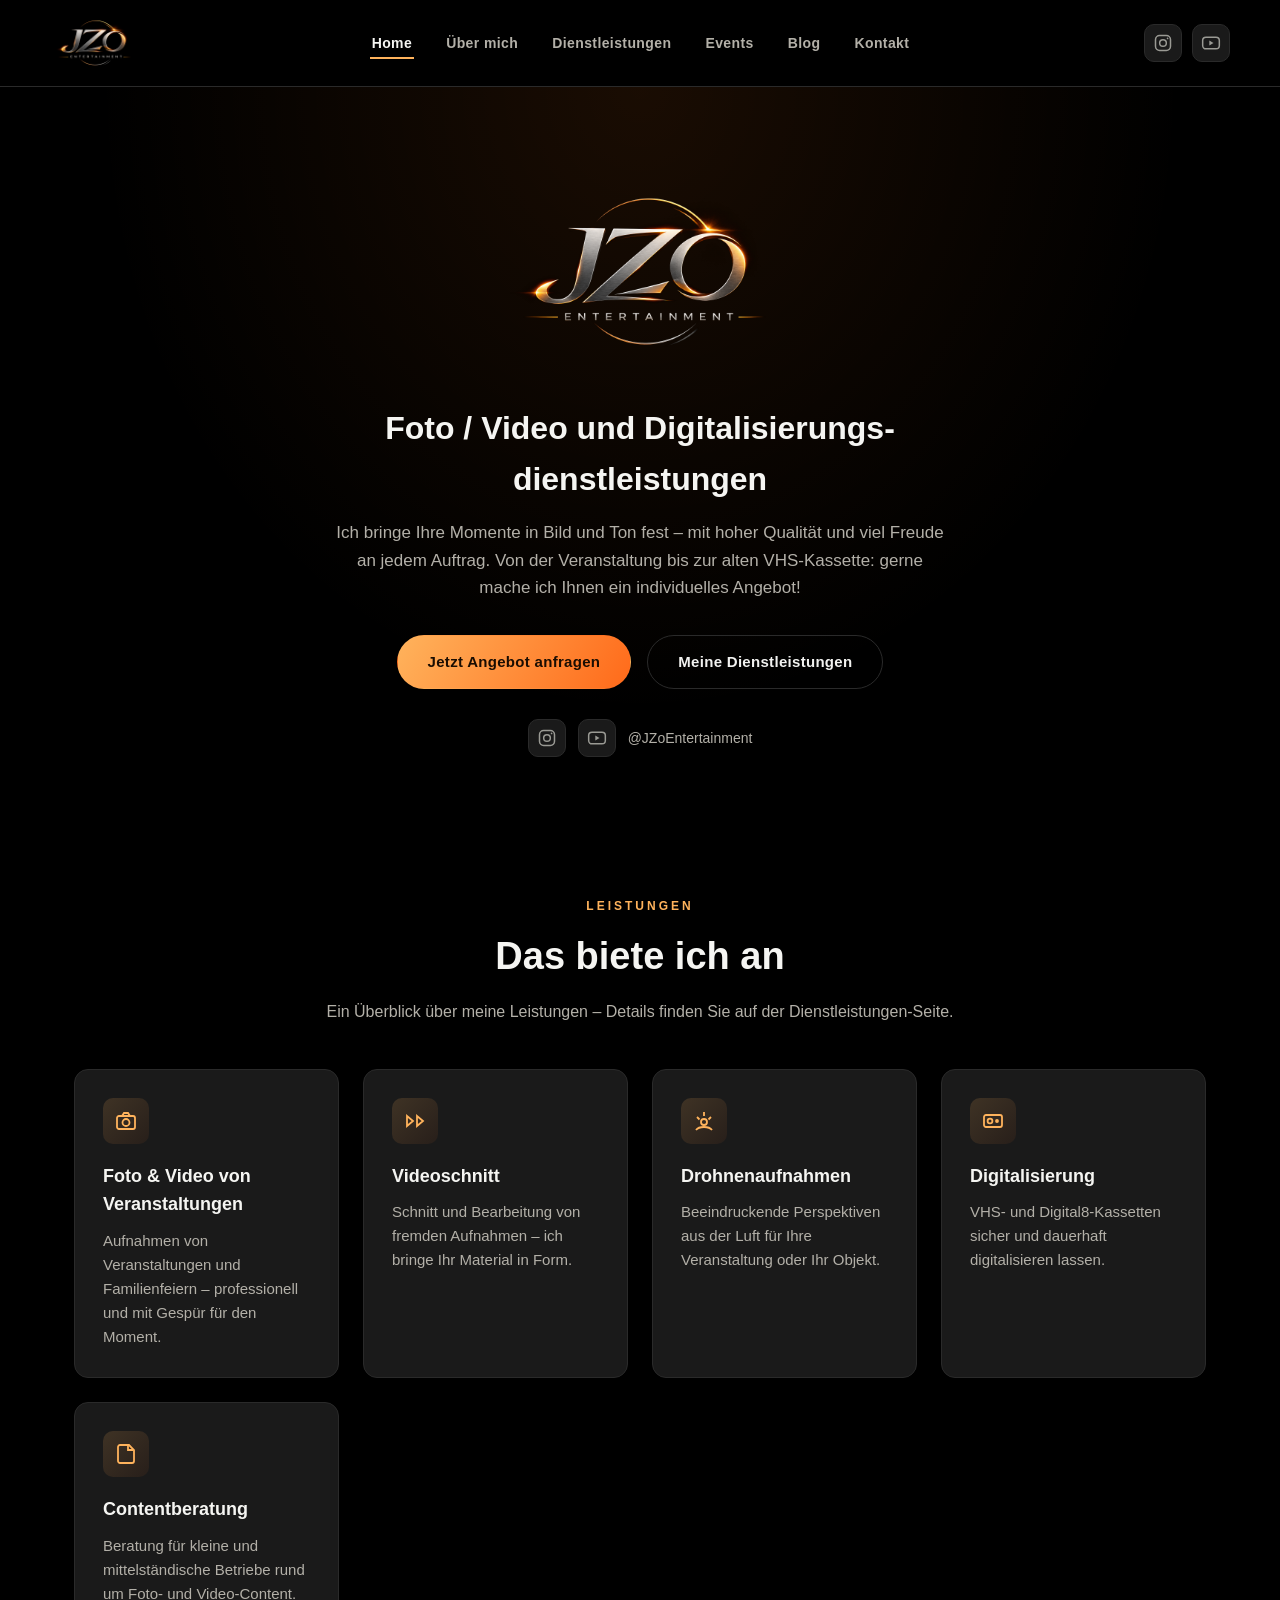
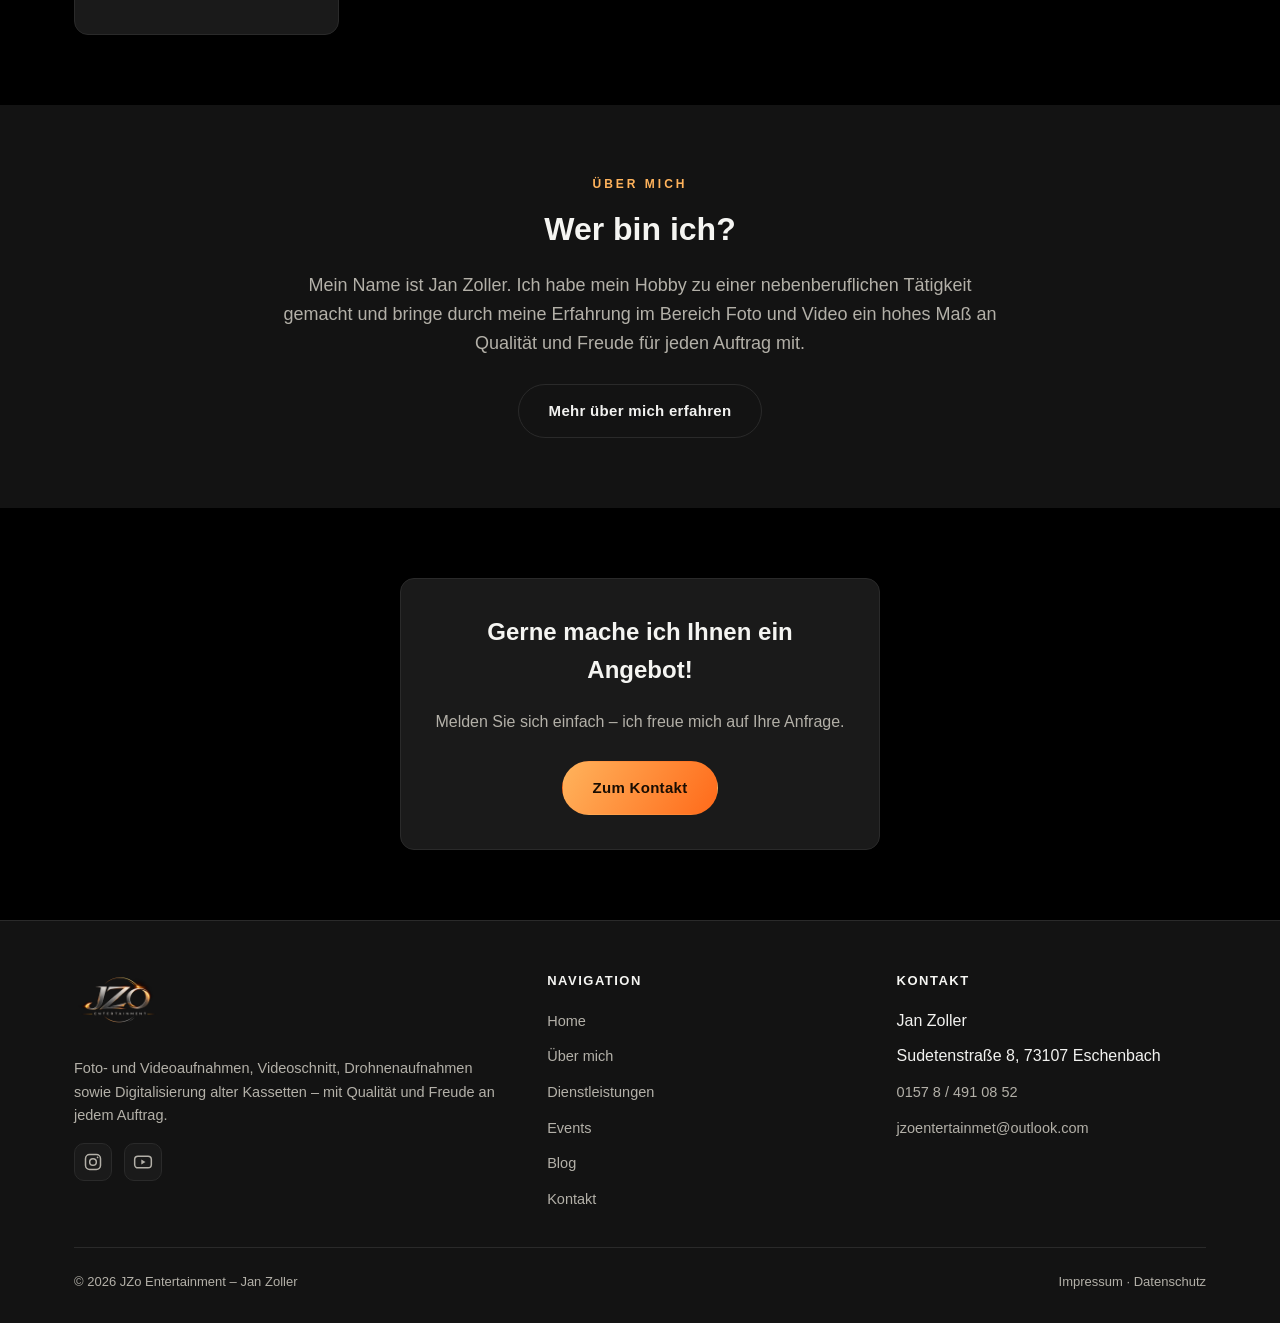
==== index.html @ b01a96dc "Switch all pages to the transparent-background logo Combined with the pure-black site background, th" ====
<!DOCTYPE html>
<html lang="de">
<head>
<meta charset="UTF-8">
<meta name="viewport" content="width=device-width, initial-scale=1.0">
<title>JZo Entertainment | Foto, Video &amp; Digitalisierung</title>
<meta name="description" content="JZo Entertainment - Jan Zoller aus Eschenbach: Foto- und Videoaufnahmen, Videoschnitt, Drohnenaufnahmen und Digitalisierung von VHS- und Digital8-Kassetten.">
<link rel="icon" href="assets/img/favicon.svg" type="image/svg+xml">
<link rel="stylesheet" href="assets/css/style.css">
</head>
<body>

<header class="site-header">
  <div class="wrap nav-row">
    <a href="index.html" class="brand">
      <img src="assets/img/logo-transparent.png" alt="JZo Entertainment" class="brand-logo">
    </a>
    <nav class="main-nav">
      <ul>
        <li><a href="index.html" class="active">Home</a></li>
        <li><a href="ueber-mich.html">Über mich</a></li>
        <li><a href="dienstleistungen.html">Dienstleistungen</a></li>
        <li><a href="events.html">Events</a></li>
        <li><a href="blog.html">Blog</a></li>
        <li><a href="kontakt.html">Kontakt</a></li>
      </ul>
    </nav>
    <div style="display:flex;align-items:center;gap:14px;">
      <div class="header-social">
        <a class="social-icon" href="https://www.instagram.com/jzoentertainment/" target="_blank" rel="noopener" aria-label="Instagram">
          <svg viewBox="0 0 24 24" fill="none" stroke="currentColor" stroke-width="1.8"><rect x="3" y="3" width="18" height="18" rx="5"/><circle cx="12" cy="12" r="4"/><circle cx="17.5" cy="6.5" r="1" fill="currentColor" stroke="none"/></svg>
        </a>
        <a class="social-icon" href="https://www.youtube.com/@JZoEntertainment" target="_blank" rel="noopener" aria-label="YouTube">
          <svg viewBox="0 0 24 24" fill="none" stroke="currentColor" stroke-width="1.8"><rect x="2" y="5" width="20" height="14" rx="4"/><path d="M10 9l5 3-5 3V9z" fill="currentColor" stroke="none"/></svg>
        </a>
      </div>
      <button class="nav-toggle" aria-label="Menü öffnen">&#9776;</button>
    </div>
  </div>
</header>

<section class="hero">
  <div class="wrap">
    <div class="brand" style="justify-content:center;align-items:center;margin:0 auto 10px;">
      <img src="assets/img/logo-transparent.png" alt="JZo Entertainment" class="brand-logo large">
    </div>
    <p class="hero-tagline">Foto / Video und Digitalisierungs&shy;dienstleistungen</p>
    <p class="hero-text">
      Ich bringe Ihre Momente in Bild und Ton fest &ndash; mit hoher Qualität und
      viel Freude an jedem Auftrag. Von der Veranstaltung bis zur alten VHS-Kassette:
      gerne mache ich Ihnen ein individuelles Angebot!
    </p>
    <div style="display:flex;gap:16px;justify-content:center;flex-wrap:wrap;">
      <a href="kontakt.html" class="btn btn-primary">Jetzt Angebot anfragen</a>
      <a href="dienstleistungen.html" class="btn btn-outline">Meine Dienstleistungen</a>
    </div>
    <div class="social-row">
      <a class="social-icon" href="https://www.instagram.com/jzoentertainment/" target="_blank" rel="noopener" aria-label="Instagram">
        <svg viewBox="0 0 24 24" fill="none" stroke="currentColor" stroke-width="1.8"><rect x="3" y="3" width="18" height="18" rx="5"/><circle cx="12" cy="12" r="4"/><circle cx="17.5" cy="6.5" r="1" fill="currentColor" stroke="none"/></svg>
      </a>
      <a class="social-icon" href="https://www.youtube.com/@JZoEntertainment" target="_blank" rel="noopener" aria-label="YouTube">
        <svg viewBox="0 0 24 24" fill="none" stroke="currentColor" stroke-width="1.8"><rect x="2" y="5" width="20" height="14" rx="4"/><path d="M10 9l5 3-5 3V9z" fill="currentColor" stroke="none"/></svg>
      </a>
      <span style="color:var(--text-muted);font-size:14px;">@JZoEntertainment</span>
    </div>
  </div>
</section>

<section class="section">
  <div class="wrap">
    <div class="section-head">
      <span class="eyebrow">Leistungen</span>
      <h2>Das biete ich an</h2>
      <p>Ein Überblick über meine Leistungen &ndash; Details finden Sie auf der Dienstleistungen-Seite.</p>
    </div>
    <div class="grid">
      <div class="card">
        <div class="card-icon"><svg viewBox="0 0 24 24" fill="none" stroke="currentColor" stroke-width="1.8"><rect x="3" y="7" width="18" height="13" rx="2"/><path d="M8 7l2-3h4l2 3"/><circle cx="12" cy="13.5" r="3.5"/></svg></div>
        <h3>Foto &amp; Video von Veranstaltungen</h3>
        <p>Aufnahmen von Veranstaltungen und Familienfeiern &ndash; professionell und mit Gespür für den Moment.</p>
      </div>
      <div class="card">
        <div class="card-icon"><svg viewBox="0 0 24 24" fill="none" stroke="currentColor" stroke-width="1.8"><path d="M4 7l6 5-6 5V7z"/><path d="M14 7l6 5-6 5V7z"/></svg></div>
        <h3>Videoschnitt</h3>
        <p>Schnitt und Bearbeitung von fremden Aufnahmen &ndash; ich bringe Ihr Material in Form.</p>
      </div>
      <div class="card">
        <div class="card-icon"><svg viewBox="0 0 24 24" fill="none" stroke="currentColor" stroke-width="1.8"><path d="M12 3v4M5 8l2.5 2.5M19 8l-2.5 2.5"/><circle cx="12" cy="13" r="3"/><path d="M4 21c1.5-2 4-3 8-3s6.5 1 8 3"/></svg></div>
        <h3>Drohnenaufnahmen</h3>
        <p>Beeindruckende Perspektiven aus der Luft für Ihre Veranstaltung oder Ihr Objekt.</p>
      </div>
      <div class="card">
        <div class="card-icon"><svg viewBox="0 0 24 24" fill="none" stroke="currentColor" stroke-width="1.8"><rect x="3" y="6" width="18" height="12" rx="2"/><circle cx="9" cy="12" r="2.4"/><circle cx="16" cy="12" r="1"/></svg></div>
        <h3>Digitalisierung</h3>
        <p>VHS- und Digital8-Kassetten sicher und dauerhaft digitalisieren lassen.</p>
      </div>
      <div class="card">
        <div class="card-icon"><svg viewBox="0 0 24 24" fill="none" stroke="currentColor" stroke-width="1.8"><path d="M4 19V5a2 2 0 0 1 2-2h9l5 5v11a2 2 0 0 1-2 2H6a2 2 0 0 1-2-2z"/><path d="M14 3v5h5"/></svg></div>
        <h3>Contentberatung</h3>
        <p>Beratung für kleine und mittelständische Betriebe rund um Foto- und Video-Content.</p>
      </div>
    </div>
  </div>
</section>

<section class="section section-soft">
  <div class="wrap" style="text-align:center;">
    <span class="eyebrow">Über mich</span>
    <h2 style="color:var(--silver-1);font-size:clamp(24px,3.5vw,32px);margin:0 0 16px;">Wer bin ich?</h2>
    <p class="lead" style="margin:0 auto 26px;">
      Mein Name ist Jan Zoller. Ich habe mein Hobby zu einer nebenberuflichen
      Tätigkeit gemacht und bringe durch meine Erfahrung im Bereich Foto und
      Video ein hohes Maß an Qualität und Freude für jeden Auftrag mit.
    </p>
    <a href="ueber-mich.html" class="btn btn-outline">Mehr über mich erfahren</a>
  </div>
</section>

<section class="section">
  <div class="wrap contact-box" style="text-align:center;">
    <h2 style="margin-top:0;color:var(--silver-1);">Gerne mache ich Ihnen ein Angebot!</h2>
    <p style="color:var(--text-muted);">Melden Sie sich einfach &ndash; ich freue mich auf Ihre Anfrage.</p>
    <a href="kontakt.html" class="btn btn-primary" style="margin-top:10px;">Zum Kontakt</a>
  </div>
</section>

<footer class="site-footer">
  <div class="wrap">
    <div class="footer-grid">
      <div>
        <div class="brand" style="margin-bottom:14px;">
          <img src="assets/img/logo-transparent.png" alt="JZo Entertainment" class="brand-logo">
        </div>
        <p>Foto- und Videoaufnahmen, Videoschnitt, Drohnenaufnahmen sowie Digitalisierung alter Kassetten &ndash; mit Qualität und Freude an jedem Auftrag.</p>
        <div class="social-row" style="margin-top:16px;">
          <a class="social-icon" href="https://www.instagram.com/jzoentertainment/" target="_blank" rel="noopener" aria-label="Instagram">
            <svg viewBox="0 0 24 24" fill="none" stroke="currentColor" stroke-width="1.8"><rect x="3" y="3" width="18" height="18" rx="5"/><circle cx="12" cy="12" r="4"/><circle cx="17.5" cy="6.5" r="1" fill="currentColor" stroke="none"/></svg>
          </a>
          <a class="social-icon" href="https://www.youtube.com/@JZoEntertainment" target="_blank" rel="noopener" aria-label="YouTube">
            <svg viewBox="0 0 24 24" fill="none" stroke="currentColor" stroke-width="1.8"><rect x="2" y="5" width="20" height="14" rx="4"/><path d="M10 9l5 3-5 3V9z" fill="currentColor" stroke="none"/></svg>
          </a>
        </div>
      </div>
      <div>
        <h4>Navigation</h4>
        <ul>
          <li><a href="index.html">Home</a></li>
          <li><a href="ueber-mich.html">Über mich</a></li>
          <li><a href="dienstleistungen.html">Dienstleistungen</a></li>
          <li><a href="events.html">Events</a></li>
          <li><a href="blog.html">Blog</a></li>
          <li><a href="kontakt.html">Kontakt</a></li>
        </ul>
      </div>
      <div>
        <h4>Kontakt</h4>
        <ul>
          <li>Jan Zoller</li>
          <li>Sudetenstraße 8, 73107 Eschenbach</li>
          <li><a href="tel:+4915784910852">0157 8 / 491 08 52</a></li>
          <li><a href="mailto:jzoentertainmet@outlook.com">jzoentertainmet@outlook.com</a></li>
        </ul>
      </div>
    </div>
    <div class="footer-bottom">
      <span>&copy; 2026 JZo Entertainment &ndash; Jan Zoller</span>
      <span><a href="impressum.html">Impressum</a> &middot; <a href="datenschutz.html">Datenschutz</a></span>
    </div>
  </div>
</footer>

<script src="data/events.js"></script>
<script src="data/blog.js"></script>
<script src="assets/js/main.js"></script>
</body>
</html>
---- assets/css/style.css ----
/* ==========================================================================
   JZO Entertainment - Stylesheet
   Baukasten-Hinweis: Farben & Abstände liegen als CSS-Variablen oben.
   Neue Sektionen einfach mit den vorhandenen Klassen (.card, .section, .btn)
   zusammensetzen - alles ist modular aufgebaut.
   ========================================================================== */

:root {
  --bg: #000000;
  --bg-soft: #131313;
  --bg-card: #1a1a1a;
  --border: #2a2a2a;
  --text: #f2f2f0;
  --text-muted: #b3b0a8;
  --silver-1: #f5f5f2;
  --silver-2: #9a9a94;
  --gold-1: #ffb35c;
  --gold-2: #ff6a1a;
  --max-width: 1180px;
  --radius: 14px;
  --shadow-glow: 0 0 40px rgba(255, 122, 26, 0.08);
}

* { box-sizing: border-box; }

html { scroll-behavior: smooth; }

body {
  margin: 0;
  background: var(--bg);
  color: var(--text);
  font-family: "Segoe UI", "Helvetica Neue", Arial, sans-serif;
  line-height: 1.6;
  -webkit-font-smoothing: antialiased;
  overflow-x: hidden;
}

img { max-width: 100%; display: block; }

a { color: inherit; text-decoration: none; }

.wrap {
  max-width: var(--max-width);
  margin: 0 auto;
  padding: 0 24px;
}

/* ---------- Brand / Logo ---------- */

.brand {
  display: inline-flex;
  flex-direction: column;
  line-height: 1;
  gap: 4px;
}

.brand-logo {
  height: 58px;
  width: auto;
  display: block;
}

.brand-logo.large {
  height: clamp(110px, 20vw, 190px);
}

/* ---------- Header / Nav ---------- */

header.site-header {
  position: sticky;
  top: 0;
  z-index: 50;
  background: rgba(0, 0, 0, 0.85);
  backdrop-filter: blur(8px);
  border-bottom: 1px solid var(--border);
}

.nav-row {
  display: flex;
  align-items: center;
  justify-content: space-between;
  padding: 14px 0;
}

nav.main-nav ul {
  list-style: none;
  display: flex;
  gap: 30px;
  margin: 0;
  padding: 0;
}

nav.main-nav a {
  font-size: 14px;
  font-weight: 600;
  letter-spacing: 0.4px;
  color: var(--text-muted);
  padding: 6px 2px;
  border-bottom: 2px solid transparent;
  transition: color 0.2s, border-color 0.2s;
}

nav.main-nav a:hover,
nav.main-nav a.active {
  color: var(--silver-1);
  border-bottom-color: var(--gold-1);
}

.nav-toggle {
  display: none;
  background: none;
  border: 1px solid var(--border);
  border-radius: 8px;
  width: 42px;
  height: 42px;
  color: var(--text);
  font-size: 20px;
  cursor: pointer;
}

.header-social {
  display: flex;
  gap: 10px;
}

@media (max-width: 820px) {
  nav.main-nav {
    position: absolute;
    top: 100%;
    left: 0;
    right: 0;
    background: var(--bg-soft);
    border-bottom: 1px solid var(--border);
    display: none;
  }
  nav.main-nav.open { display: block; }
  nav.main-nav ul {
    flex-direction: column;
    gap: 0;
    padding: 8px 24px 18px;
  }
  nav.main-nav a {
    display: block;
    padding: 12px 0;
    border-bottom: 1px solid var(--border);
  }
  .nav-toggle { display: block; }
}

/* ---------- Social Icons ---------- */

.social-icon {
  width: 38px;
  height: 38px;
  border-radius: 10px;
  display: inline-flex;
  align-items: center;
  justify-content: center;
  border: 1px solid var(--border);
  background: var(--bg-card);
  color: var(--silver-2);
  transition: transform 0.2s, border-color 0.2s, color 0.2s;
}

.social-icon:hover {
  transform: translateY(-2px);
  border-color: var(--gold-1);
  color: var(--gold-1);
}

.social-icon svg { width: 20px; height: 20px; }

.social-row {
  display: flex;
  gap: 12px;
  align-items: center;
}

/* ---------- Hero ---------- */

.hero {
  padding: 90px 0 70px;
  text-align: center;
  background:
    radial-gradient(ellipse at 50% 0%, rgba(255, 122, 26, 0.10), transparent 60%),
    var(--bg);
}

.hero-tagline {
  margin: 26px auto 14px;
  font-size: clamp(22px, 3vw, 32px);
  font-weight: 700;
  color: var(--silver-1);
  max-width: 720px;
}

.hero-text {
  max-width: 620px;
  margin: 0 auto 34px;
  color: var(--text-muted);
  font-size: 17px;
}

.hero .social-row { justify-content: center; margin-top: 30px; }

/* ---------- Buttons ---------- */

.btn {
  display: inline-block;
  padding: 14px 30px;
  border-radius: 999px;
  font-weight: 700;
  font-size: 15px;
  letter-spacing: 0.3px;
  border: 1px solid transparent;
  cursor: pointer;
  transition: transform 0.15s, box-shadow 0.15s, background 0.2s;
}

.btn-primary {
  background: linear-gradient(120deg, var(--gold-1), var(--gold-2));
  color: #1a0d02;
}

.btn-primary:hover {
  transform: translateY(-2px);
  box-shadow: 0 10px 30px rgba(255, 122, 26, 0.25);
}

.btn-outline {
  border-color: var(--border);
  color: var(--text);
  background: transparent;
}

.btn-outline:hover {
  border-color: var(--gold-1);
  color: var(--gold-1);
}

/* ---------- Sections ---------- */

.section { padding: 70px 0; }
.section-soft { background: var(--bg-soft); }

.section-head { text-align: center; margin-bottom: 44px; }

.eyebrow {
  display: block;
  color: var(--gold-1);
  font-size: 12px;
  letter-spacing: 3px;
  text-transform: uppercase;
  font-weight: 700;
  margin-bottom: 10px;
}

.section-head h1,
.section-head h2 {
  font-size: clamp(26px, 4vw, 38px);
  margin: 0 0 12px;
  color: var(--silver-1);
}

.section-head p {
  color: var(--text-muted);
  max-width: 640px;
  margin: 0 auto;
}

.lead {
  font-size: 18px;
  color: var(--text-muted);
  max-width: 720px;
}

/* ---------- Cards / Grid ---------- */

.grid {
  display: grid;
  gap: 24px;
  grid-template-columns: repeat(auto-fit, minmax(260px, 1fr));
}

.card {
  background: var(--bg-card);
  border: 1px solid var(--border);
  border-radius: var(--radius);
  padding: 28px;
  transition: transform 0.2s, border-color 0.2s, box-shadow 0.2s;
}

.card:hover {
  transform: translateY(-4px);
  border-color: rgba(255, 122, 26, 0.4);
  box-shadow: var(--shadow-glow);
}

.card-icon {
  width: 46px;
  height: 46px;
  border-radius: 10px;
  background: linear-gradient(135deg, rgba(255,179,92,0.16), rgba(255,106,26,0.06));
  display: flex;
  align-items: center;
  justify-content: center;
  margin-bottom: 18px;
  color: var(--gold-1);
}

.card-icon svg { width: 24px; height: 24px; }

.card h3 {
  font-size: 18px;
  margin: 0 0 10px;
  color: var(--silver-1);
}

.card p {
  color: var(--text-muted);
  font-size: 15px;
  margin: 0;
}

/* ---------- About text block ---------- */

.about-block {
  max-width: 760px;
  margin: 0 auto;
}

.about-block h2 {
  font-size: 26px;
  color: var(--silver-1);
  margin-top: 0;
}

.about-block p {
  color: var(--text-muted);
  font-size: 17px;
  margin-bottom: 22px;
}

.quote-line {
  border-left: 3px solid var(--gold-1);
  padding-left: 20px;
  font-size: 19px;
  color: var(--silver-1);
  font-weight: 600;
  margin: 34px 0;
}

/* ---------- Contact box ---------- */

.contact-box {
  background: var(--bg-card);
  border: 1px solid var(--border);
  border-radius: var(--radius);
  padding: 34px;
  max-width: 480px;
  margin: 0 auto;
}

.contact-row {
  display: flex;
  gap: 14px;
  padding: 12px 0;
  border-bottom: 1px solid var(--border);
  font-size: 15px;
}

.contact-row:last-child { border-bottom: none; }

.contact-row .ico {
  color: var(--gold-1);
  flex-shrink: 0;
}

.contact-row a { color: var(--text); }
.contact-row a:hover { color: var(--gold-1); }

/* ---------- Empty state (Events / Blog placeholder) ---------- */

.empty-state {
  text-align: center;
  padding: 50px 24px;
  border: 1px dashed var(--border);
  border-radius: var(--radius);
  color: var(--text-muted);
}

/* ---------- Legal pages ---------- */

.legal {
  max-width: 780px;
  margin: 0 auto;
}

.legal h1 { font-size: 30px; color: var(--silver-1); }
.legal h2 {
  font-size: 19px;
  color: var(--silver-1);
  margin-top: 42px;
  border-bottom: 1px solid var(--border);
  padding-bottom: 10px;
}
.legal p, .legal li { color: var(--text-muted); font-size: 15.5px; }
.legal ul { padding-left: 20px; }
.legal .note {
  margin-top: 40px;
  padding: 18px 20px;
  border: 1px solid var(--border);
  border-radius: 10px;
  font-size: 13.5px;
  color: var(--text-muted);
  background: var(--bg-card);
}

/* ---------- Footer ---------- */

footer.site-footer {
  border-top: 1px solid var(--border);
  padding: 50px 0 30px;
  background: var(--bg-soft);
}

.footer-grid {
  display: grid;
  grid-template-columns: 1.4fr 1fr 1fr;
  gap: 40px;
  margin-bottom: 36px;
}

@media (max-width: 700px) {
  .footer-grid { grid-template-columns: 1fr; gap: 30px; }
}

.footer-grid h4 {
  color: var(--silver-1);
  font-size: 13px;
  letter-spacing: 1.5px;
  text-transform: uppercase;
  margin: 0 0 16px;
}

.footer-grid p,
.footer-grid a {
  color: var(--text-muted);
  font-size: 14.5px;
}

.footer-grid ul {
  list-style: none;
  padding: 0;
  margin: 0;
  display: flex;
  flex-direction: column;
  gap: 10px;
}

.footer-grid a:hover { color: var(--gold-1); }

.footer-bottom {
  display: flex;
  justify-content: space-between;
  align-items: center;
  flex-wrap: wrap;
  gap: 14px;
  padding-top: 24px;
  border-top: 1px solid var(--border);
  color: var(--text-muted);
  font-size: 13px;
}
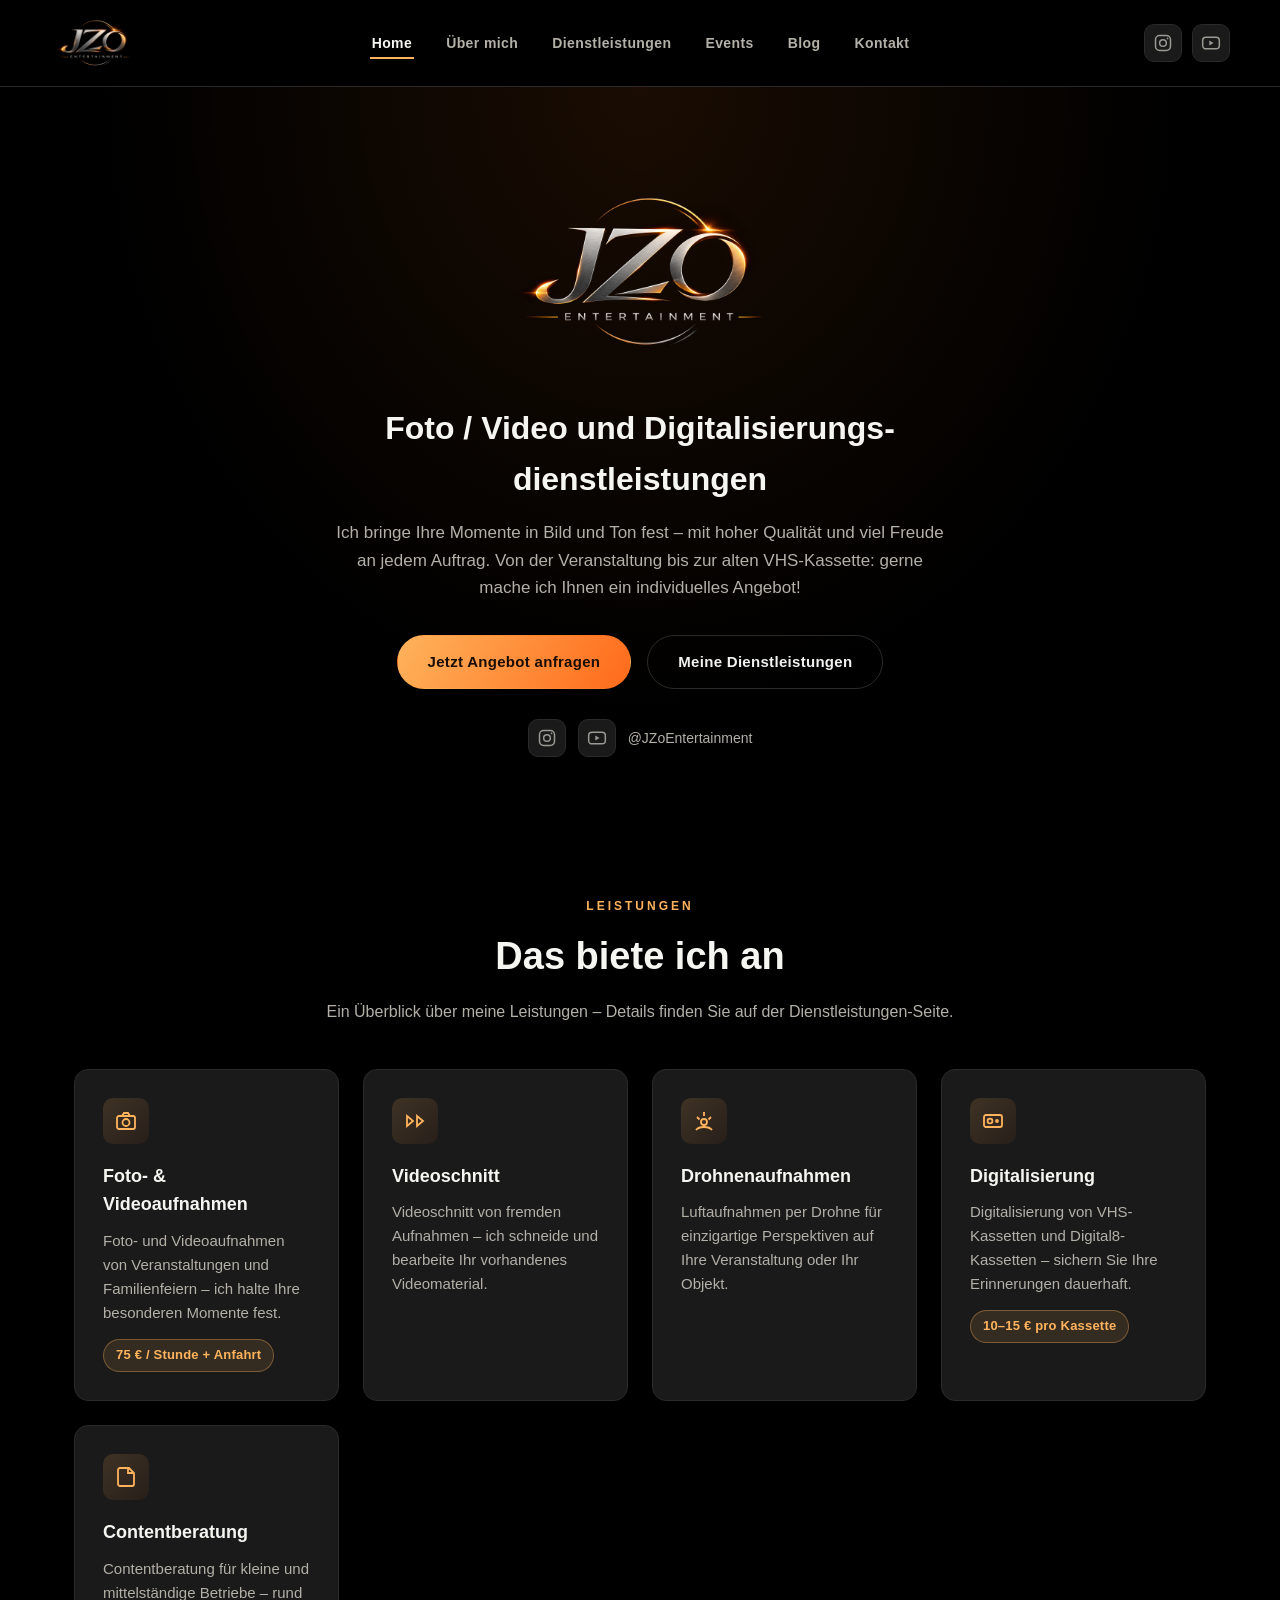
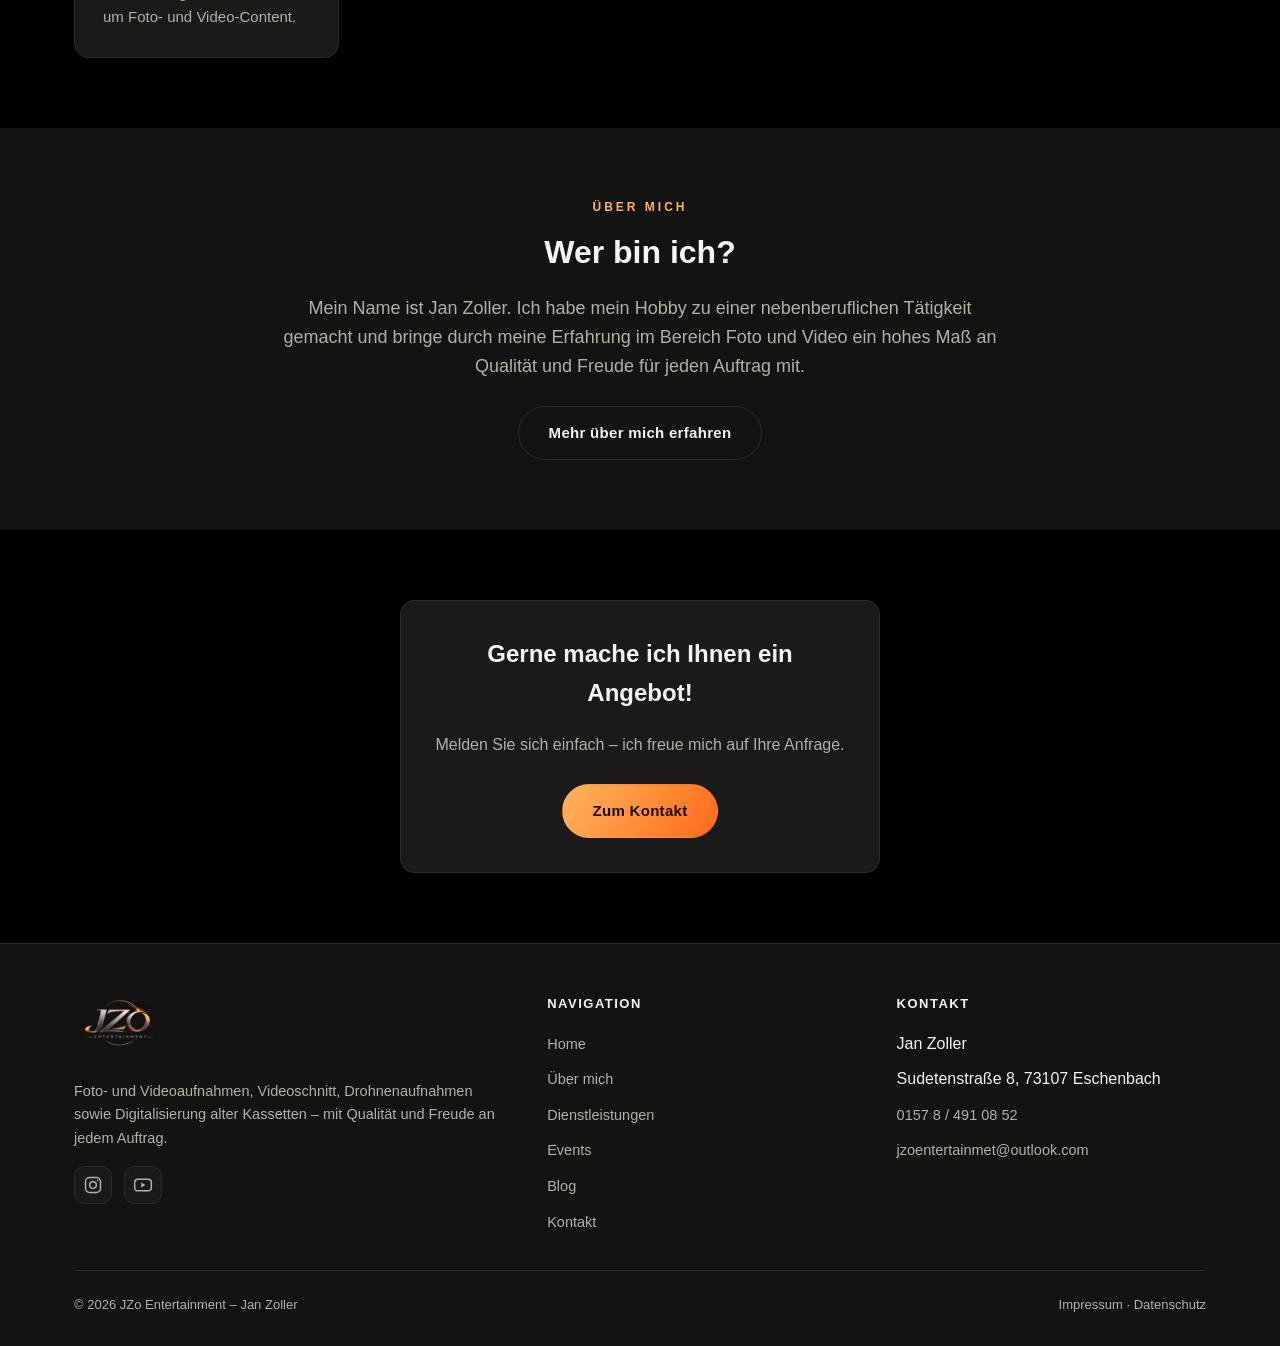
==== commit 057449ff: "Dienstleistungen über den Admin-Bereich bearbeitbar machen Die Dienstleistungen (Titel, Beschreibung" ====
--- a/index.html
+++ b/index.html
@@ -5,7 +5,24 @@
 <meta name="viewport" content="width=device-width, initial-scale=1.0">
 <title>JZo Entertainment | Foto, Video &amp; Digitalisierung</title>
 <meta name="description" content="JZo Entertainment - Jan Zoller aus Eschenbach: Foto- und Videoaufnahmen, Videoschnitt, Drohnenaufnahmen und Digitalisierung von VHS- und Digital8-Kassetten.">
-<link rel="icon" href="assets/img/favicon.svg" type="image/svg+xml">
+<meta property="og:type" content="website">
+<meta property="og:title" content="JZo Entertainment | Foto, Video & Digitalisierung">
+<meta property="og:description" content="JZo Entertainment - Jan Zoller aus Eschenbach: Foto- und Videoaufnahmen, Videoschnitt, Drohnenaufnahmen und Digitalisierung von VHS- und Digital8-Kassetten.">
+<meta property="og:image" content="https://eschenbach1234567-hub.github.io/JZoEntertainment-/assets/img/og-image.png">
+<meta property="og:image:width" content="1200">
+<meta property="og:image:height" content="630">
+<meta property="og:site_name" content="JZo Entertainment">
+<meta property="og:url" content="https://eschenbach1234567-hub.github.io/JZoEntertainment-/">
+<meta property="og:locale" content="de_DE">
+<meta name="twitter:card" content="summary_large_image">
+<link rel="canonical" href="https://eschenbach1234567-hub.github.io/JZoEntertainment-/">
+<link rel="icon" href="assets/img/favicon.png" type="image/png">
+<link rel="manifest" href="site.webmanifest">
+<link rel="apple-touch-icon" href="assets/img/icon-180.png">
+<meta name="apple-mobile-web-app-capable" content="yes">
+<meta name="apple-mobile-web-app-status-bar-style" content="black-translucent">
+<meta name="apple-mobile-web-app-title" content="JZo Entertainment">
+<meta name="theme-color" content="#000000">
 <link rel="stylesheet" href="assets/css/style.css">
 </head>
 <body>
@@ -27,10 +44,10 @@
     </nav>
     <div style="display:flex;align-items:center;gap:14px;">
       <div class="header-social">
-        <a class="social-icon" href="https://www.instagram.com/jzoentertainment/" target="_blank" rel="noopener" aria-label="Instagram">
+        <a class="social-icon" data-c="ig-href" href="https://www.instagram.com/jzoentertainment/" target="_blank" rel="noopener" aria-label="Instagram">
           <svg viewBox="0 0 24 24" fill="none" stroke="currentColor" stroke-width="1.8"><rect x="3" y="3" width="18" height="18" rx="5"/><circle cx="12" cy="12" r="4"/><circle cx="17.5" cy="6.5" r="1" fill="currentColor" stroke="none"/></svg>
         </a>
-        <a class="social-icon" href="https://www.youtube.com/@JZoEntertainment" target="_blank" rel="noopener" aria-label="YouTube">
+        <a class="social-icon" data-c="yt-href" href="https://www.youtube.com/@JZoEntertainment" target="_blank" rel="noopener" aria-label="YouTube">
           <svg viewBox="0 0 24 24" fill="none" stroke="currentColor" stroke-width="1.8"><rect x="2" y="5" width="20" height="14" rx="4"/><path d="M10 9l5 3-5 3V9z" fill="currentColor" stroke="none"/></svg>
         </a>
       </div>
@@ -55,13 +72,13 @@
       <a href="dienstleistungen.html" class="btn btn-outline">Meine Dienstleistungen</a>
     </div>
     <div class="social-row">
-      <a class="social-icon" href="https://www.instagram.com/jzoentertainment/" target="_blank" rel="noopener" aria-label="Instagram">
+      <a class="social-icon" data-c="ig-href" href="https://www.instagram.com/jzoentertainment/" target="_blank" rel="noopener" aria-label="Instagram">
         <svg viewBox="0 0 24 24" fill="none" stroke="currentColor" stroke-width="1.8"><rect x="3" y="3" width="18" height="18" rx="5"/><circle cx="12" cy="12" r="4"/><circle cx="17.5" cy="6.5" r="1" fill="currentColor" stroke="none"/></svg>
       </a>
-      <a class="social-icon" href="https://www.youtube.com/@JZoEntertainment" target="_blank" rel="noopener" aria-label="YouTube">
+      <a class="social-icon" data-c="yt-href" href="https://www.youtube.com/@JZoEntertainment" target="_blank" rel="noopener" aria-label="YouTube">
         <svg viewBox="0 0 24 24" fill="none" stroke="currentColor" stroke-width="1.8"><rect x="2" y="5" width="20" height="14" rx="4"/><path d="M10 9l5 3-5 3V9z" fill="currentColor" stroke="none"/></svg>
       </a>
-      <span style="color:var(--text-muted);font-size:14px;">@JZoEntertainment</span>
+      <span data-c="ig-handle" style="color:var(--text-muted);font-size:14px;">@JZoEntertainment</span>
     </div>
   </div>
 </section>
@@ -73,33 +90,7 @@
       <h2>Das biete ich an</h2>
       <p>Ein Überblick über meine Leistungen &ndash; Details finden Sie auf der Dienstleistungen-Seite.</p>
     </div>
-    <div class="grid">
-      <div class="card">
-        <div class="card-icon"><svg viewBox="0 0 24 24" fill="none" stroke="currentColor" stroke-width="1.8"><rect x="3" y="7" width="18" height="13" rx="2"/><path d="M8 7l2-3h4l2 3"/><circle cx="12" cy="13.5" r="3.5"/></svg></div>
-        <h3>Foto &amp; Video von Veranstaltungen</h3>
-        <p>Aufnahmen von Veranstaltungen und Familienfeiern &ndash; professionell und mit Gespür für den Moment.</p>
-      </div>
-      <div class="card">
-        <div class="card-icon"><svg viewBox="0 0 24 24" fill="none" stroke="currentColor" stroke-width="1.8"><path d="M4 7l6 5-6 5V7z"/><path d="M14 7l6 5-6 5V7z"/></svg></div>
-        <h3>Videoschnitt</h3>
-        <p>Schnitt und Bearbeitung von fremden Aufnahmen &ndash; ich bringe Ihr Material in Form.</p>
-      </div>
-      <div class="card">
-        <div class="card-icon"><svg viewBox="0 0 24 24" fill="none" stroke="currentColor" stroke-width="1.8"><path d="M12 3v4M5 8l2.5 2.5M19 8l-2.5 2.5"/><circle cx="12" cy="13" r="3"/><path d="M4 21c1.5-2 4-3 8-3s6.5 1 8 3"/></svg></div>
-        <h3>Drohnenaufnahmen</h3>
-        <p>Beeindruckende Perspektiven aus der Luft für Ihre Veranstaltung oder Ihr Objekt.</p>
-      </div>
-      <div class="card">
-        <div class="card-icon"><svg viewBox="0 0 24 24" fill="none" stroke="currentColor" stroke-width="1.8"><rect x="3" y="6" width="18" height="12" rx="2"/><circle cx="9" cy="12" r="2.4"/><circle cx="16" cy="12" r="1"/></svg></div>
-        <h3>Digitalisierung</h3>
-        <p>VHS- und Digital8-Kassetten sicher und dauerhaft digitalisieren lassen.</p>
-      </div>
-      <div class="card">
-        <div class="card-icon"><svg viewBox="0 0 24 24" fill="none" stroke="currentColor" stroke-width="1.8"><path d="M4 19V5a2 2 0 0 1 2-2h9l5 5v11a2 2 0 0 1-2 2H6a2 2 0 0 1-2-2z"/><path d="M14 3v5h5"/></svg></div>
-        <h3>Contentberatung</h3>
-        <p>Beratung für kleine und mittelständische Betriebe rund um Foto- und Video-Content.</p>
-      </div>
-    </div>
+    <div id="services-list" class="grid"></div>
   </div>
 </section>
 
@@ -133,10 +124,10 @@
         </div>
         <p>Foto- und Videoaufnahmen, Videoschnitt, Drohnenaufnahmen sowie Digitalisierung alter Kassetten &ndash; mit Qualität und Freude an jedem Auftrag.</p>
         <div class="social-row" style="margin-top:16px;">
-          <a class="social-icon" href="https://www.instagram.com/jzoentertainment/" target="_blank" rel="noopener" aria-label="Instagram">
+          <a class="social-icon" data-c="ig-href" href="https://www.instagram.com/jzoentertainment/" target="_blank" rel="noopener" aria-label="Instagram">
             <svg viewBox="0 0 24 24" fill="none" stroke="currentColor" stroke-width="1.8"><rect x="3" y="3" width="18" height="18" rx="5"/><circle cx="12" cy="12" r="4"/><circle cx="17.5" cy="6.5" r="1" fill="currentColor" stroke="none"/></svg>
           </a>
-          <a class="social-icon" href="https://www.youtube.com/@JZoEntertainment" target="_blank" rel="noopener" aria-label="YouTube">
+          <a class="social-icon" data-c="yt-href" href="https://www.youtube.com/@JZoEntertainment" target="_blank" rel="noopener" aria-label="YouTube">
             <svg viewBox="0 0 24 24" fill="none" stroke="currentColor" stroke-width="1.8"><rect x="2" y="5" width="20" height="14" rx="4"/><path d="M10 9l5 3-5 3V9z" fill="currentColor" stroke="none"/></svg>
           </a>
         </div>
@@ -155,10 +146,10 @@
       <div>
         <h4>Kontakt</h4>
         <ul>
-          <li>Jan Zoller</li>
-          <li>Sudetenstraße 8, 73107 Eschenbach</li>
-          <li><a href="tel:+4915784910852">0157 8 / 491 08 52</a></li>
-          <li><a href="mailto:jzoentertainmet@outlook.com">jzoentertainmet@outlook.com</a></li>
+          <li data-c="name-text">Jan Zoller</li>
+          <li data-c="address-text">Sudetenstraße 8, 73107 Eschenbach</li>
+          <li><a data-c="phone-href" href="tel:+4915784910852">0157 8 / 491 08 52</a></li>
+          <li><a data-c="email-href" href="mailto:jzoentertainmet@outlook.com">jzoentertainmet@outlook.com</a></li>
         </ul>
       </div>
     </div>
@@ -169,8 +160,20 @@
   </div>
 </footer>
 
-<script src="data/events.js"></script>
-<script src="data/blog.js"></script>
 <script src="assets/js/main.js"></script>
+
+<!-- Faengt Einladungs-/Passwort-Links vom Admin-Bereich ab und zeigt das Passwort-Fenster direkt hier -->
+<script src="https://identity.netlify.com/v1/netlify-identity-widget.js"></script>
+<script>
+  if (window.netlifyIdentity) {
+    window.netlifyIdentity.on("init", function (user) {
+      if (!user) {
+        window.netlifyIdentity.on("login", function () {
+          document.location.href = "/admin/";
+        });
+      }
+    });
+  }
+</script>
 </body>
 </html>
--- a/assets/css/style.css
+++ b/assets/css/style.css
@@ -310,6 +310,19 @@
 
 .card-icon svg { width: 24px; height: 24px; }
 
+.card-img-wrap {
+  margin: -28px -28px 18px;
+  overflow: hidden;
+  border-radius: var(--radius) var(--radius) 0 0;
+}
+
+.card-img {
+  display: block;
+  width: 100%;
+  height: 180px;
+  object-fit: cover;
+}
+
 .card h3 {
   font-size: 18px;
   margin: 0 0 10px;
@@ -320,6 +333,62 @@
   color: var(--text-muted);
   font-size: 15px;
   margin: 0;
+}
+
+.price-tag {
+  display: inline-block;
+  margin-top: 14px;
+  padding: 5px 12px;
+  border-radius: 999px;
+  background: rgba(255, 179, 92, 0.12);
+  border: 1px solid rgba(255, 179, 92, 0.35);
+  color: var(--gold-1);
+  font-size: 13px;
+  font-weight: 700;
+  letter-spacing: 0.2px;
+}
+
+/* ---------- Pricing table ---------- */
+
+.price-list {
+  max-width: 760px;
+  margin: 0 auto;
+  border: 1px solid var(--border);
+  border-radius: var(--radius);
+  overflow: hidden;
+}
+
+.price-row {
+  display: flex;
+  justify-content: space-between;
+  align-items: baseline;
+  gap: 20px;
+  padding: 20px 26px;
+  border-bottom: 1px solid var(--border);
+  background: var(--bg-card);
+}
+
+.price-row:last-child { border-bottom: none; }
+
+.price-row .price-what {
+  color: var(--silver-1);
+  font-weight: 600;
+  font-size: 15.5px;
+}
+
+.price-row .price-note {
+  display: block;
+  color: var(--text-muted);
+  font-size: 13px;
+  font-weight: 400;
+  margin-top: 4px;
+}
+
+.price-row .price-amount {
+  color: var(--gold-1);
+  font-weight: 800;
+  font-size: 17px;
+  white-space: nowrap;
 }
 
 /* ---------- About text block ---------- */
@@ -433,6 +502,7 @@
 
 @media (max-width: 700px) {
   .footer-grid { grid-template-columns: 1fr; gap: 30px; }
+  .price-row { flex-direction: column; align-items: flex-start; gap: 6px; }
 }
 
 .footer-grid h4 {
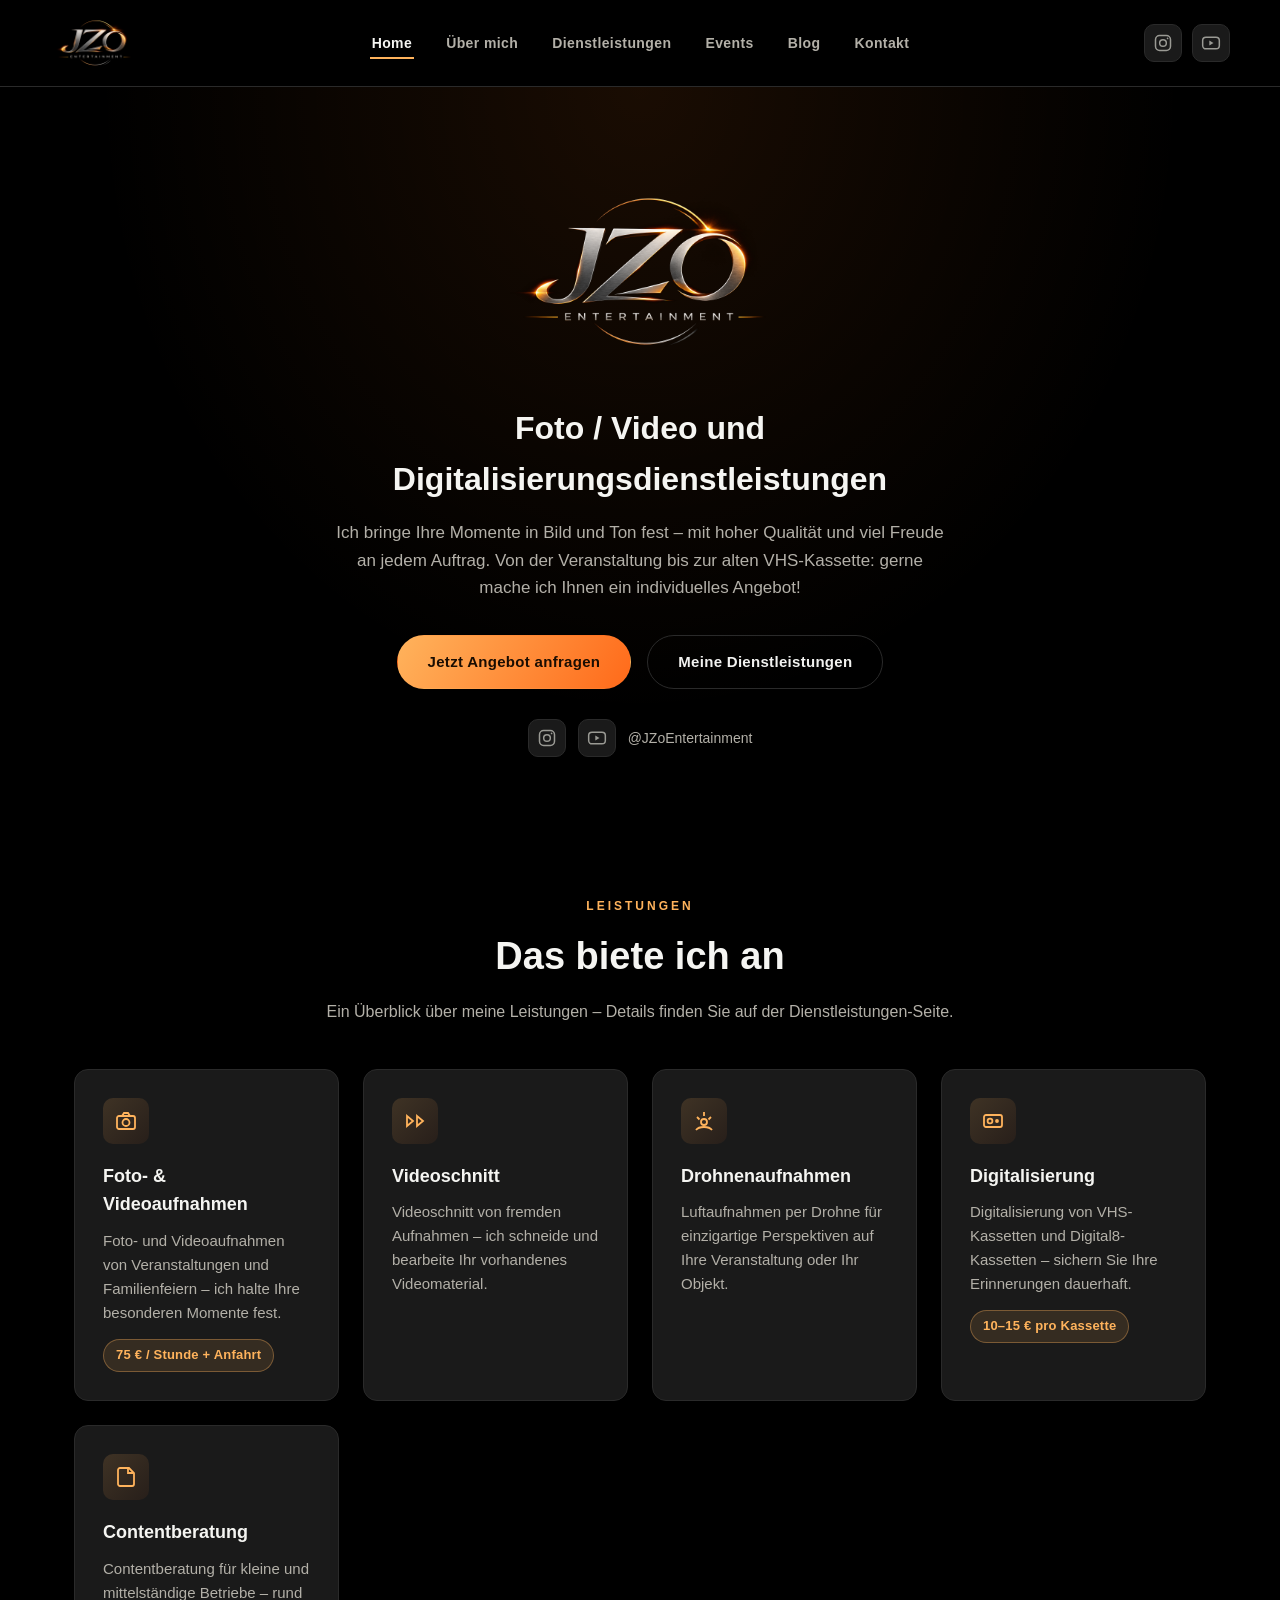
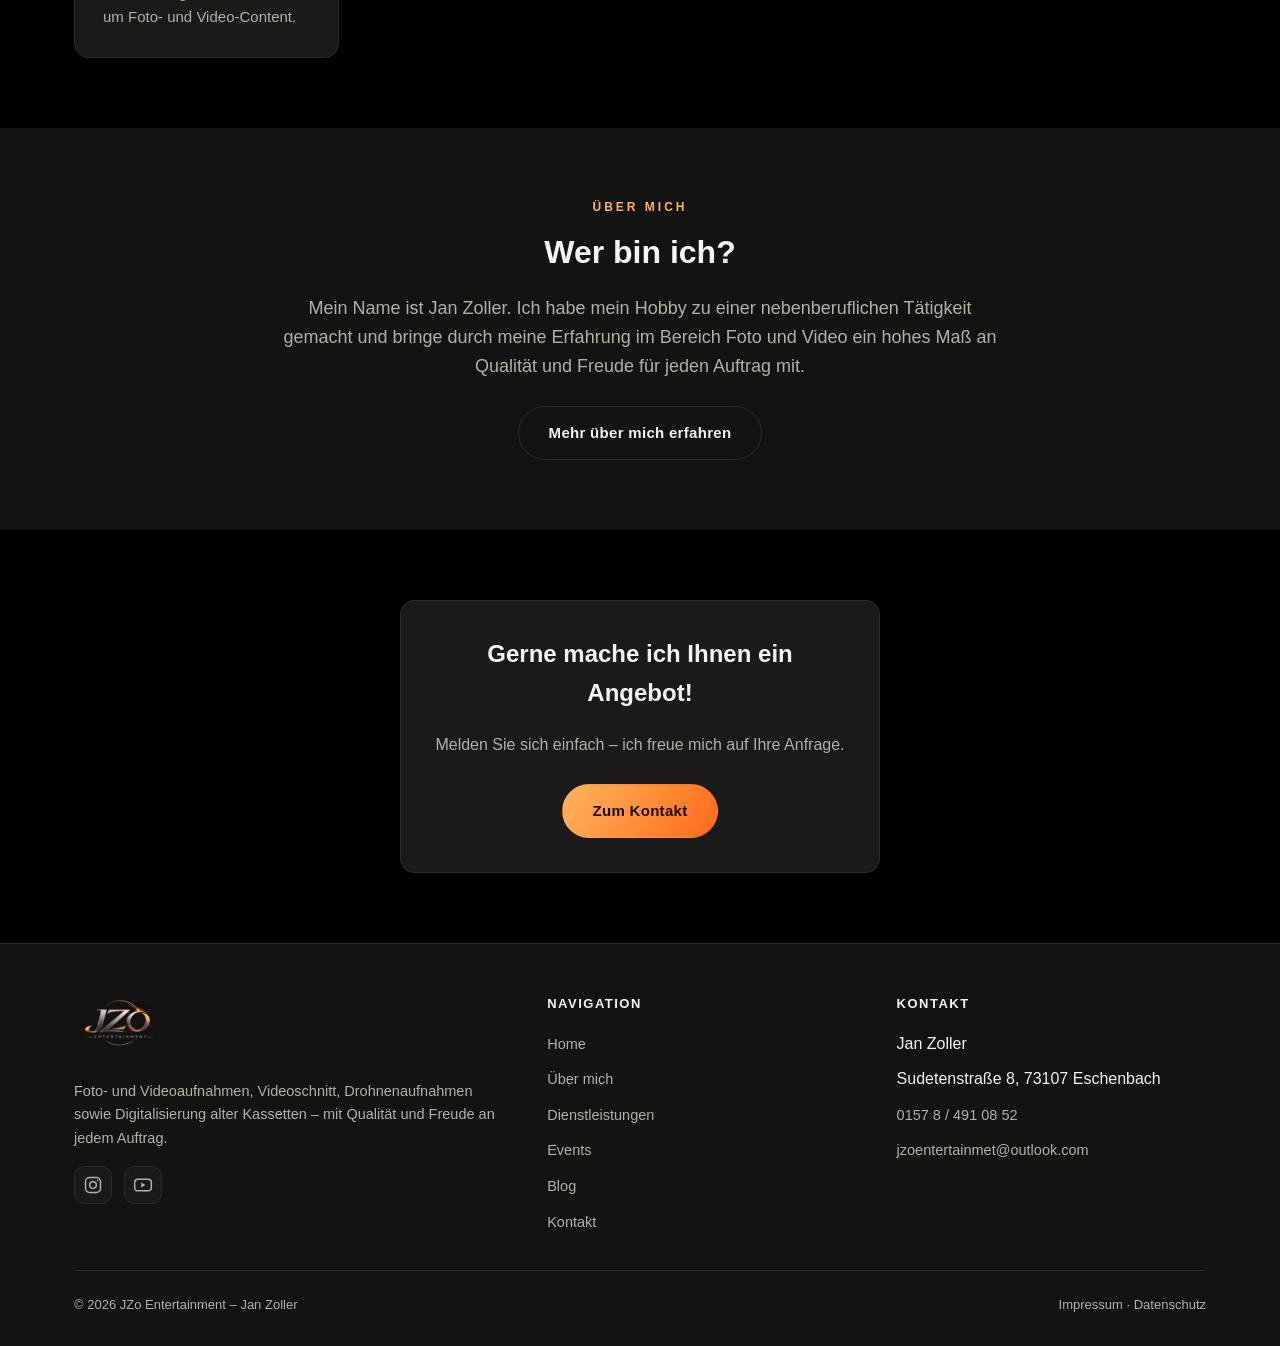
==== commit fdd034f4: "Alle Seiteninhalte über den Admin-Bereich bearbeitbar machen Bisher fest im HTML verankerte Texte si" ====
--- a/index.html
+++ b/index.html
@@ -61,8 +61,8 @@
     <div class="brand" style="justify-content:center;align-items:center;margin:0 auto 10px;">
       <img src="assets/img/logo-transparent.png" alt="JZo Entertainment" class="brand-logo large">
     </div>
-    <p class="hero-tagline">Foto / Video und Digitalisierungs&shy;dienstleistungen</p>
-    <p class="hero-text">
+    <p class="hero-tagline" id="hero-tagline">Foto / Video und Digitalisierungsdienstleistungen</p>
+    <p class="hero-text" id="hero-text">
       Ich bringe Ihre Momente in Bild und Ton fest &ndash; mit hoher Qualität und
       viel Freude an jedem Auftrag. Von der Veranstaltung bis zur alten VHS-Kassette:
       gerne mache ich Ihnen ein individuelles Angebot!
@@ -88,7 +88,7 @@
     <div class="section-head">
       <span class="eyebrow">Leistungen</span>
       <h2>Das biete ich an</h2>
-      <p>Ein Überblick über meine Leistungen &ndash; Details finden Sie auf der Dienstleistungen-Seite.</p>
+      <p id="services-intro">Ein Überblick über meine Leistungen &ndash; Details finden Sie auf der Dienstleistungen-Seite.</p>
     </div>
     <div id="services-list" class="grid"></div>
   </div>
@@ -97,8 +97,8 @@
 <section class="section section-soft">
   <div class="wrap" style="text-align:center;">
     <span class="eyebrow">Über mich</span>
-    <h2 style="color:var(--silver-1);font-size:clamp(24px,3.5vw,32px);margin:0 0 16px;">Wer bin ich?</h2>
-    <p class="lead" style="margin:0 auto 26px;">
+    <h2 id="about-heading" style="color:var(--silver-1);font-size:clamp(24px,3.5vw,32px);margin:0 0 16px;">Wer bin ich?</h2>
+    <p class="lead" id="about-text" style="margin:0 auto 26px;">
       Mein Name ist Jan Zoller. Ich habe mein Hobby zu einer nebenberuflichen
       Tätigkeit gemacht und bringe durch meine Erfahrung im Bereich Foto und
       Video ein hohes Maß an Qualität und Freude für jeden Auftrag mit.
@@ -109,8 +109,8 @@
 
 <section class="section">
   <div class="wrap contact-box" style="text-align:center;">
-    <h2 style="margin-top:0;color:var(--silver-1);">Gerne mache ich Ihnen ein Angebot!</h2>
-    <p style="color:var(--text-muted);">Melden Sie sich einfach &ndash; ich freue mich auf Ihre Anfrage.</p>
+    <h2 id="contact-heading" style="margin-top:0;color:var(--silver-1);">Gerne mache ich Ihnen ein Angebot!</h2>
+    <p id="contact-text" style="color:var(--text-muted);">Melden Sie sich einfach &ndash; ich freue mich auf Ihre Anfrage.</p>
     <a href="kontakt.html" class="btn btn-primary" style="margin-top:10px;">Zum Kontakt</a>
   </div>
 </section>
--- a/assets/css/style.css
+++ b/assets/css/style.css
@@ -192,6 +192,7 @@
   font-weight: 700;
   color: var(--silver-1);
   max-width: 720px;
+  overflow-wrap: break-word;
 }
 
 .hero-text {
